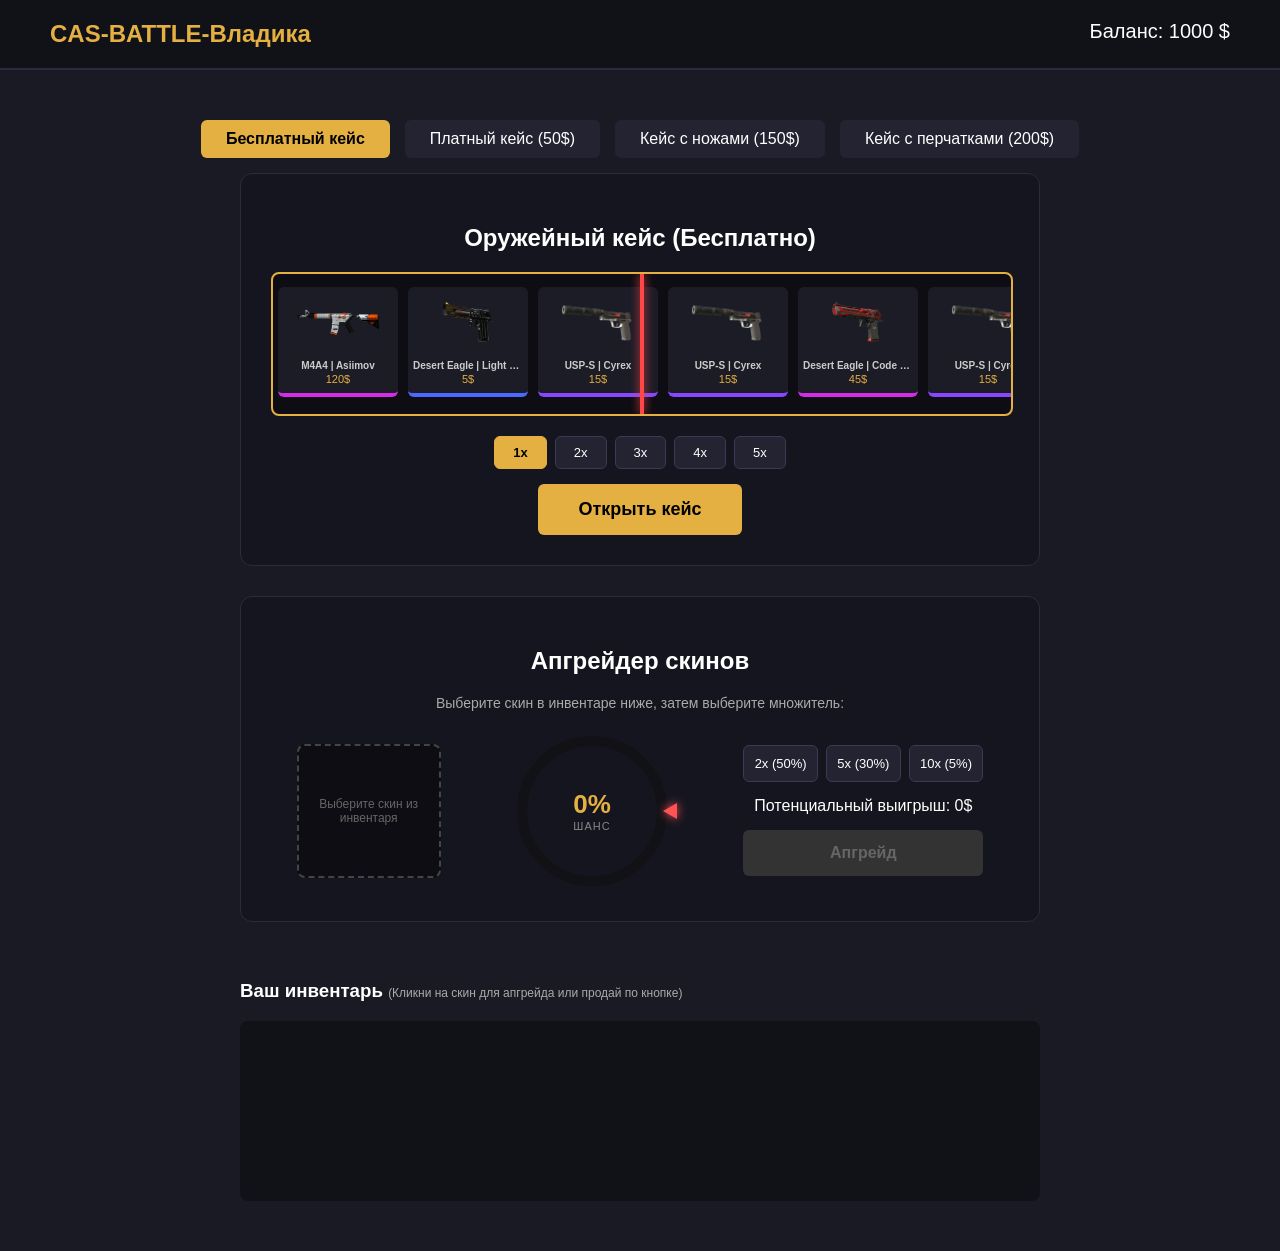
==== index.html @ e5f9d54e "Add files via upload" ====
<!DOCTYPE html>
<html lang="ru">
<head>
    <meta charset="UTF-8">
    <meta name="viewport" content="width=device-width, initial-scale=1.0">
    <title>Мой Симулятор Кейсов и Апгрейдер со Звуком</title>
    <link rel="stylesheet" href="style.css">
</head>
<body>

    <header>
        <div class="logo">CAS-BATTLE-Владика</div>
        <div class="balance">Баланс: <span id="balance-val">1000</span> $</div>
    </header>

    <main>
        <!-- Переключатель кейсов -->
        <div class="case-selector">
            <button class="case-tab active" id="btn-case-free">Бесплатный кейс</button>
            <button class="case-tab" id="btn-case-paid">Платный кейс (50$)</button>
            <button class="case-tab" id="btn-case-knives">Кейс с ножами (150$)</button>
            <button class="case-tab" id="btn-case-gloves">Кейс с перчатками (200$)</button>
        </div>

        <!-- Контейнер с крутящейся рулеткой -->
        <div class="case-container">
            <h2 id="case-title">Оружейный кейс (Бесплатно)</h2>
            <div class="roulette-wrapper">
                <div class="selector"></div> <!-- Красная линия по центру -->
                <div class="roulette" id="roulette"></div>
            </div>
            <div class="quantity-selector" id="quantity-selector">
                <button class="qty-btn active" data-qty="1">1x</button>
                <button class="qty-btn" data-qty="2">2x</button>
                <button class="qty-btn" data-qty="3">3x</button>
                <button class="qty-btn" data-qty="4">4x</button>
                <button class="qty-btn" data-qty="5">5x</button>
            </div>
            <button id="spin-btn">Открыть кейс</button>
        </div>

        <!-- Раздел Апгрейдера -->
        <div class="upgrade-container">
            <h2>Апгрейдер скинов</h2>
            <p class="upgrade-hint">Выберите скин в инвентаре ниже, затем выберите множитель:</p>
            
            <div class="upgrade-workspace">
                <!-- Слот для выбранного скина -->
                <div class="upgrade-slot" id="selected-skin-slot">
                    <div class="slot-placeholder">Выберите скин из инвентаря</div>
                </div>

                <!-- Колесо апгрейда -->
                <div class="upgrade-wheel-wrapper">
                    <svg class="progress-ring" width="160" height="160">
                        <circle class="progress-ring__background" stroke="#111116" stroke-width="10" fill="transparent" r="70" cx="80" cy="80"/>
                        <circle class="progress-ring__circle" id="upgrade-circle" stroke="#e5b042" stroke-width="10" fill="transparent" r="70" cx="80" cy="80"/>
                    </svg>
                    
                    <!-- Вращающийся контейнер стрелки -->
                    <div class="upgrade-pointer" id="upgrade-pointer">
                        <div class="pointer-arrow"></div>
                    </div>
                    
                    <div class="wheel-center">
                        <span id="chance-percent">0%</span>
                        <span class="chance-label">ШАНС</span>
                    </div>
                </div>

                <!-- Контроллеры -->
                <div class="upgrade-controls">
                    <div class="multiplier-selector">
                        <button class="mult-btn" data-mult="2" data-chance="50">2x (50%)</button>
                        <button class="mult-btn" data-mult="5" data-chance="30">5x (30%)</button>
                        <button class="mult-btn" data-mult="10" data-chance="5">10x (5%)</button>
                    </div>
                    <div class="target-potential">Потенциальный выигрыш: <span id="potential-win">0$</span></div>
                    <button id="upgrade-btn" disabled>Апгрейд</button>
                </div>
            </div>
        </div>

        <!-- Инвентарь игрока -->
        <div class="inventory">
            <h3>Ваш инвентарь <span style="font-size: 12px; color: #aaa; font-weight: normal;">(Кликни на скин для апгрейда или продай по кнопке)</span></h3>
            <div class="inventory-items" id="inventory"></div>
        </div>
    </main>

    <!-- МОДАЛЬНОЕ ОКНО ВЫИГРЫША -->
    <div class="win-modal" id="win-modal">
        <div class="win-modal-content">
            <h2 class="win-title">ПОЗДРАВЛЯЕМ!</h2>
            <div class="win-skin-container" id="win-skin-container"></div>
            <button class="close-modal-btn" id="close-modal-btn">Забрать в инвентарь</button>
        </div>
    </div>

    <!-- НОВОЕ: МОДАЛЬНОЕ ОКНО ПРОИГРЫША -->
    <div class="lose-modal" id="lose-modal">
        <div class="lose-modal-content">
            <h2 class="lose-title">УПС... НЕ ПОВЕЗЛО</h2>
            <div class="lose-icon">❌</div>
            <p class="lose-text">Повезет в следующий раз!</p>
            <button class="close-lose-btn" id="close-lose-btn">Попробовать еще раз</button>
        </div>
    </div>

    <script src="script.js"></script>
</body>
</html>
---- style.css ----
body {
    background-color: #1a1a24;
    color: #fff;
    font-family: 'Arial', sans-serif;
    margin: 0;
    padding: 0;
}
header {
    display: flex;
    justify-content: space-between;
    padding: 20px 50px;
    background: #111118;
    border-bottom: 2px solid #2b2b3c;
}
.logo { font-weight: bold; font-size: 24px; color: #e5b042; }
.balance { font-size: 20px; }
main {
    display: flex;
    flex-direction: column;
    align-items: center;
    padding: 50px 20px;
}
.case-selector {
    display: flex;
    gap: 15px;
    margin-bottom: 15px;
}
.case-tab {
    background: #232332;
    color: #fff;
    padding: 10px 25px;
    font-size: 16px;
    border-radius: 6px;
    border: none;
    cursor: pointer;
    transition: 0.2s;
}
.case-tab.active {
    background: #e5b042;
    color: #000;
    font-weight: bold;
}
.case-container {
    text-align: center;
    background: #15151f;
    padding: 30px;
    border-radius: 12px;
    border: 1px solid #2b2b3c;
    width: 100%;
    max-width: 800px;
    box-sizing: border-box;
}
.roulette-wrapper {
    position: relative;
    width: 100%;
    height: 140px;
    border: 2px solid #e5b042;
    background: #0d0d13;
    overflow: hidden;
    margin: 20px 0;
    border-radius: 8px;
}
.selector {
    position: absolute;
    left: 50%;
    top: 0;
    width: 4px;
    height: 100%;
    background: #ff4747;
    z-index: 10;
    box-shadow: 0 0 10px #ff4747;
    transform: translateX(-50%);
}
.roulette {
    display: flex;
    position: absolute;
    left: 0;
    top: 13px;
    transition: transform 4s cubic-bezier(0.1, 0.8, 0.1, 1);
    will-change: transform;
}
.skin-card {
    width: 120px;
    height: 110px;
    margin: 0 5px;
    display: flex;
    flex-direction: column;
    justify-content: space-between;
    align-items: center;
    border-radius: 6px;
    background: #1c1c27;
    padding: 8px 5px;
    box-sizing: border-box;
    flex-shrink: 0;
    position: relative;
}
.skin-img {
    width: 85px;
    height: 55px;
    object-fit: contain;
}
.skin-info { text-align: center; width: 100%; }
.skin-name { font-size: 10px; font-weight: bold; white-space: nowrap; overflow: hidden; text-overflow: ellipsis; color: #ccc; }
.skin-price { font-size: 11px; color: #e5b042; margin-top: 2px; }

.covert { border-bottom: 4px solid #eb4b4b; }
.classified { border-bottom: 4px solid #d32ce6; }
.restricted { border-bottom: 4px solid #8847ff; }
.mil-spec { border-bottom: 4px solid #4b69ff; }

/* КНОПКА ПРОДАЖИ В ИНВЕНТАРЕ */
.sell-btn {
    background: #ff4747;
    color: #fff;
    border: none;
    font-size: 9px;
    font-weight: bold;
    padding: 2px 6px;
    border-radius: 4px;
    cursor: pointer;
    margin-top: 4px;
    width: 90%;
    transition: 0.2s;
}
.sell-btn:hover { background: #ff2a2a; }

#spin-btn {
    background: #e5b042;
    color: #000;
    border: none;
    padding: 15px 40px;
    font-size: 18px;
    font-weight: bold;
    cursor: pointer;
    border-radius: 6px;
    transition: 0.2s;
}
#spin-btn:hover { background: #ffc446; }
#spin-btn:disabled { background: #444; color: #888; cursor: not-allowed; }

.quantity-selector { display: flex; gap: 8px; justify-content: center; margin-bottom: 15px; }
.qty-btn {
    background: #232332; color: #fff; border: 1px solid #3a3a52;
    padding: 8px 18px; border-radius: 6px; cursor: pointer; font-size: 13px; transition: 0.2s;
}
.qty-btn.active { background: #e5b042; color: #000; font-weight: bold; border-color: #e5b042; }
.qty-btn:disabled { opacity: 0.5; cursor: not-allowed; }

.inventory { margin-top: 40px; width: 100%; max-width: 800px; }
.inventory-items { display: flex; flex-wrap: wrap; gap: 10px; background: #111118; padding: 20px; border-radius: 8px; min-height: 140px; }
.inventory-items .skin-card { cursor: pointer; transition: 0.2s; height: 135px; }
.inventory-items .skin-card:hover { transform: translateY(-3px); }

/* АПГРЕЙДЕР */
.upgrade-container {
    text-align: center;
    background: #15151f;
    padding: 30px;
    border-radius: 12px;
    border: 1px solid #2b2b3c;
    width: 100%;
    max-width: 800px;
    margin-top: 30px;
    box-sizing: border-box;
}
.upgrade-hint { color: #aaa; font-size: 14px; margin-bottom: 20px; }
.upgrade-workspace { display: flex; justify-content: space-around; align-items: center; flex-wrap: wrap; gap: 20px; }
.upgrade-slot {
    width: 140px; height: 130px; border: 2px dashed #444; border-radius: 8px;
    display: flex; justify-content: center; align-items: center; background: #0d0d13;
}
.slot-placeholder { font-size: 12px; color: #666; padding: 10px; }
.upgrade-slot .skin-card { margin: 0; border-bottom: none; height: 110px; }

.upgrade-wheel-wrapper { width: 160px; height: 160px; position: relative; }
.progress-ring { transform: rotate(-90deg); }
.progress-ring__circle { transition: stroke-dashoffset 0.3s; transform-origin: 50% 50%; }
.wheel-center {
    position: absolute; top: 50%; left: 50%; transform: translate(-50%, -50%);
    display: flex; flex-direction: column; align-items: center; background: #15151f;
    width: 110px; height: 110px; border-radius: 50%; justify-content: center; z-index: 5;
}
#chance-percent { font-size: 26px; font-weight: bold; color: #e5b042; }
.chance-label { font-size: 11px; color: #888; letter-spacing: 1px; }

.upgrade-pointer { position: absolute; top: 0; left: 0; width: 100%; height: 100%; border-radius: 50%; pointer-events: none; z-index: 10; }
.pointer-arrow {
    position: absolute; right: -6px; top: 50%; transform: translateY(-50%) rotate(-90deg);
    width: 0; height: 0; border-left: 8px solid transparent; border-right: 8px solid transparent;
    border-bottom: 14px solid #ff5252; filter: drop-shadow(0 0 5px #ff5252);
}

.upgrade-controls { display: flex; flex-direction: column; gap: 15px; min-width: 240px; }
.multiplier-selector { display: flex; gap: 8px; }
.mult-btn {
    background: #232332; color: #fff; border: 1px solid #3a3a52;
    padding: 10px; border-radius: 6px; cursor: pointer; font-size: 13px; flex: 1; transition: 0.2s;
}
.mult-btn.active { background: #e5b042; color: #000; font-weight: bold; border-color: #e5b042; }
#upgrade-btn {
    background: #e5b042; color: #000; border: none; padding: 14px;
    font-size: 16px; font-weight: bold; cursor: pointer; border-radius: 6px; transition: 0.2s;
}
#upgrade-btn:disabled { background: #333; color: #666; cursor: not-allowed; }

/* МОДАЛЬНОЕ ОКНО ВЫИГРЫША */
.win-modal {
    position: fixed; top: 0; left: 0; width: 100%; height: 100%;
    background: rgba(6, 6, 9, 0.85); display: flex; justify-content: center; align-items: center;
    z-index: 100; opacity: 0; pointer-events: none; transition: opacity 0.4s ease;
}
.win-modal.active { opacity: 1; pointer-events: auto; }
.win-modal-content {
    background: radial-gradient(circle, #242538 0%, #111118 100%);
    padding: 40px; border-radius: 16px; border: 2px solid #e5b042; text-align: center;
    max-width: 400px; width: 90%; box-shadow: 0 0 40px rgba(229, 176, 66, 0.4);
    transform: scale(0.7); transition: transform 0.4s cubic-bezier(0.175, 0.885, 0.32, 1.25);
}
.win-modal.active .win-modal-content { transform: scale(1); }
.win-title { color: #e5b042; font-size: 26px; margin-bottom: 20px; letter-spacing: 2px; animation: pulse 1.5s infinite; }
.win-modal-content.wide { max-width: 580px; }
.win-skin-container { display: flex; justify-content: center; flex-wrap: wrap; gap: 12px; margin-bottom: 25px; }
.win-skin-container.multi .skin-card { width: 130px; height: 115px; padding: 10px; }
.win-skin-container.multi .skin-img { width: 90px; height: 55px; }
.win-skin-container.multi .skin-name { font-size: 10px; }
.win-skin-container.multi .skin-price { font-size: 12px; }
.win-skin-container .skin-card { width: 180px; height: 160px; padding: 15px; background: #1c1c27; border-radius: 12px; animation: popIn 0.5s ease forwards; }
.win-skin-container .skin-img { width: 140px; height: 80px; }
.win-skin-container .skin-name { font-size: 13px; margin-top: 8px; }
.win-skin-container .skin-price { font-size: 15px; font-weight: bold; color: #e5b042; }
.close-modal-btn { background: #e5b042; color: #000; border: none; padding: 12px 30px; font-size: 15px; font-weight: bold; border-radius: 6px; cursor: pointer; transition: 0.2s; }
.close-modal-btn:hover { background: #ffc446; box-shadow: 0 0 15px #e5b042; }

/* НОВОЕ: МОДАЛЬНОЕ ОКНО ПРОИГРЫША */
.lose-modal {
    position: fixed; top: 0; left: 0; width: 100%; height: 100%;
    background: rgba(14, 7, 7, 0.85); display: flex; justify-content: center; align-items: center;
    z-index: 100; opacity: 0; pointer-events: none; transition: opacity 0.4s ease;
}
.lose-modal.active { opacity: 1; pointer-events: auto; }
.lose-modal-content {
    background: radial-gradient(circle, #382424 0%, #181111 100%);
    padding: 40px; border-radius: 16px; border: 2px solid #ff4747; text-align: center;
    max-width: 400px; width: 90%; box-shadow: 0 0 40px rgba(255, 71, 71, 0.3);
    transform: scale(0.7); transition: transform 0.4s cubic-bezier(0.175, 0.885, 0.32, 1.25);
}
.lose-modal.active .lose-modal-content { transform: scale(1); }
.lose-title { color: #ff4747; font-size: 24px; margin-bottom: 15px; letter-spacing: 1px; }
.lose-icon { font-size: 50px; margin-bottom: 15px; animation: shake 0.5s ease-in-out; }
.lose-text { font-size: 18px; color: #eee; margin-bottom: 25px; font-style: italic; }
.close-lose-btn { background: #ff4747; color: #fff; border: none; padding: 12px 30px; font-size: 15px; font-weight: bold; border-radius: 6px; cursor: pointer; transition: 0.2s; }
.close-lose-btn:hover { background: #ff2a2a; box-shadow: 0 0 15px #ff4747; }

@keyframes popIn { 0% { transform: scale(0); opacity: 0; } 100% { transform: scale(1); opacity: 1; } }
@keyframes pulse { 0%, 100% { transform: scale(1); } 50% { transform: scale(1.04); } }
@keyframes shake {
    0%, 100% { transform: translateX(0); }
    20%, 60% { transform: translateX(-8px); }
    40%, 80% { transform: translateX(8px); }
}
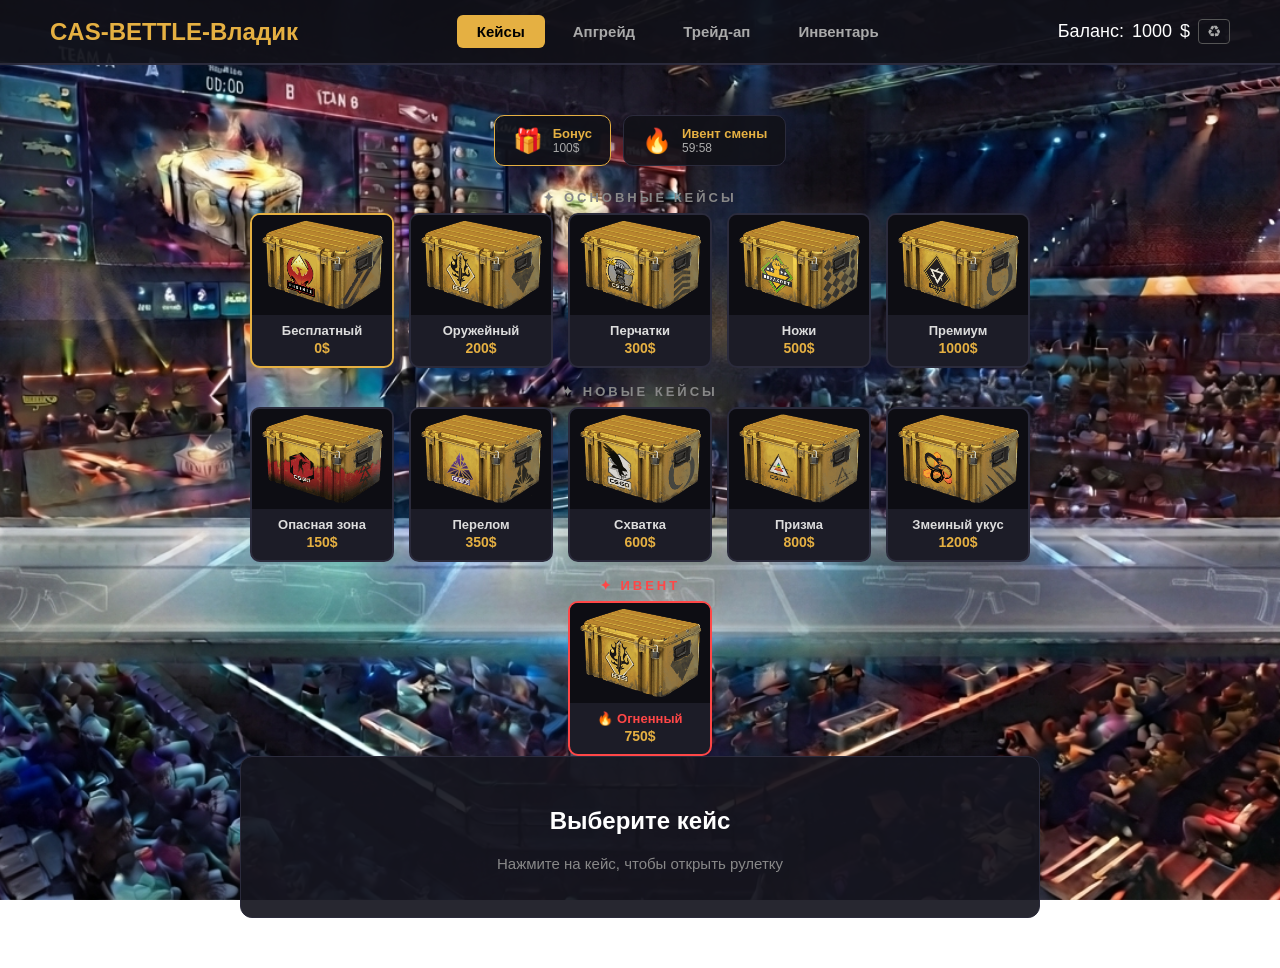
==== commit 5babafd2: "Add files via upload" ====
--- a/index.html
+++ b/index.html
@@ -1,112 +1,189 @@
-<!DOCTYPE html>
-<html lang="ru">
-<head>
-    <meta charset="UTF-8">
-    <meta name="viewport" content="width=device-width, initial-scale=1.0">
-    <title>Мой Симулятор Кейсов и Апгрейдер со Звуком</title>
-    <link rel="stylesheet" href="style.css">
-</head>
-<body>
-
-    <header>
-        <div class="logo">CAS-BATTLE-Владика</div>
-        <div class="balance">Баланс: <span id="balance-val">1000</span> $</div>
-    </header>
-
-    <main>
-        <!-- Переключатель кейсов -->
-        <div class="case-selector">
-            <button class="case-tab active" id="btn-case-free">Бесплатный кейс</button>
-            <button class="case-tab" id="btn-case-paid">Платный кейс (50$)</button>
-            <button class="case-tab" id="btn-case-knives">Кейс с ножами (150$)</button>
-            <button class="case-tab" id="btn-case-gloves">Кейс с перчатками (200$)</button>
-        </div>
-
-        <!-- Контейнер с крутящейся рулеткой -->
-        <div class="case-container">
-            <h2 id="case-title">Оружейный кейс (Бесплатно)</h2>
-            <div class="roulette-wrapper">
-                <div class="selector"></div> <!-- Красная линия по центру -->
-                <div class="roulette" id="roulette"></div>
-            </div>
-            <div class="quantity-selector" id="quantity-selector">
-                <button class="qty-btn active" data-qty="1">1x</button>
-                <button class="qty-btn" data-qty="2">2x</button>
-                <button class="qty-btn" data-qty="3">3x</button>
-                <button class="qty-btn" data-qty="4">4x</button>
-                <button class="qty-btn" data-qty="5">5x</button>
-            </div>
-            <button id="spin-btn">Открыть кейс</button>
-        </div>
-
-        <!-- Раздел Апгрейдера -->
-        <div class="upgrade-container">
-            <h2>Апгрейдер скинов</h2>
-            <p class="upgrade-hint">Выберите скин в инвентаре ниже, затем выберите множитель:</p>
-            
-            <div class="upgrade-workspace">
-                <!-- Слот для выбранного скина -->
-                <div class="upgrade-slot" id="selected-skin-slot">
-                    <div class="slot-placeholder">Выберите скин из инвентаря</div>
-                </div>
-
-                <!-- Колесо апгрейда -->
-                <div class="upgrade-wheel-wrapper">
-                    <svg class="progress-ring" width="160" height="160">
-                        <circle class="progress-ring__background" stroke="#111116" stroke-width="10" fill="transparent" r="70" cx="80" cy="80"/>
-                        <circle class="progress-ring__circle" id="upgrade-circle" stroke="#e5b042" stroke-width="10" fill="transparent" r="70" cx="80" cy="80"/>
-                    </svg>
-                    
-                    <!-- Вращающийся контейнер стрелки -->
-                    <div class="upgrade-pointer" id="upgrade-pointer">
-                        <div class="pointer-arrow"></div>
-                    </div>
-                    
-                    <div class="wheel-center">
-                        <span id="chance-percent">0%</span>
-                        <span class="chance-label">ШАНС</span>
-                    </div>
-                </div>
-
-                <!-- Контроллеры -->
-                <div class="upgrade-controls">
-                    <div class="multiplier-selector">
-                        <button class="mult-btn" data-mult="2" data-chance="50">2x (50%)</button>
-                        <button class="mult-btn" data-mult="5" data-chance="30">5x (30%)</button>
-                        <button class="mult-btn" data-mult="10" data-chance="5">10x (5%)</button>
-                    </div>
-                    <div class="target-potential">Потенциальный выигрыш: <span id="potential-win">0$</span></div>
-                    <button id="upgrade-btn" disabled>Апгрейд</button>
-                </div>
-            </div>
-        </div>
-
-        <!-- Инвентарь игрока -->
-        <div class="inventory">
-            <h3>Ваш инвентарь <span style="font-size: 12px; color: #aaa; font-weight: normal;">(Кликни на скин для апгрейда или продай по кнопке)</span></h3>
-            <div class="inventory-items" id="inventory"></div>
-        </div>
-    </main>
-
-    <!-- МОДАЛЬНОЕ ОКНО ВЫИГРЫША -->
-    <div class="win-modal" id="win-modal">
-        <div class="win-modal-content">
-            <h2 class="win-title">ПОЗДРАВЛЯЕМ!</h2>
-            <div class="win-skin-container" id="win-skin-container"></div>
-            <button class="close-modal-btn" id="close-modal-btn">Забрать в инвентарь</button>
-        </div>
-    </div>
-
-    <!-- НОВОЕ: МОДАЛЬНОЕ ОКНО ПРОИГРЫША -->
-    <div class="lose-modal" id="lose-modal">
-        <div class="lose-modal-content">
-            <h2 class="lose-title">УПС... НЕ ПОВЕЗЛО</h2>
-            <div class="lose-icon">❌</div>
-            <p class="lose-text">Повезет в следующий раз!</p>
-            <button class="close-lose-btn" id="close-lose-btn">Попробовать еще раз</button>
-        </div>
-    </div>
-
-    <script src="script.js"></script>
-</body>
-</html>+<!DOCTYPE html>
+<html lang="ru">
+<head>
+    <meta charset="UTF-8">
+    <meta name="viewport" content="width=device-width, initial-scale=1.0">
+    <title>CAS-BETTLE-Владик | Кейсы</title>
+    <link rel="stylesheet" href="style.css">
+</head>
+<body>
+    <header>
+        <div class="logo">CAS-BETTLE-Владик</div>
+        <nav class="nav-links">
+            <a href="index.html" class="nav-link active">Кейсы</a>
+            <a href="upgrade.html" class="nav-link">Апгрейд</a>
+            <a href="tradeup.html" class="nav-link">Трейд-ап</a>
+            <a href="inventory.html" class="nav-link">Инвентарь</a>
+        </nav>
+        <div class="balance">Баланс: <span id="balance-val">1000</span> $ <button class="reset-btn" onclick="resetAccount()">♻</button></div>
+    </header>
+
+    <main>
+        <div class="bonus-row">
+            <div class="bonus-card daily-card" id="daily-card" onclick="clickDaily()">
+                <div class="bonus-icon">🎁</div>
+                <div class="bonus-info">
+                    <div class="bonus-title">Бонус</div>
+                    <div class="bonus-sub" id="daily-status">100$</div>
+                </div>
+            </div>
+            <div class="bonus-card event-card" id="event-card">
+                <div class="bonus-icon">🔥</div>
+                <div class="bonus-info">
+                    <div class="bonus-title">Ивент смены</div>
+                    <div class="bonus-sub" id="event-timer">—</div>
+                </div>
+            </div>
+        </div>
+
+        <div class="case-section-label">✦ ОСНОВНЫЕ КЕЙСЫ</div>
+        <div class="case-selector row-original">
+            <div class="case-card active" data-case="free">
+                <div class="case-card-img" style="background-image:url('images/case_phoenix.png')"></div>
+                <div class="case-card-info">
+                    <div class="case-card-name">Бесплатный</div>
+                    <div class="case-card-price">0$</div>
+                </div>
+            </div>
+            <div class="case-card" data-case="case200">
+                <div class="case-card-img" style="background-image:url('images/case_spectrum.png')"></div>
+                <div class="case-card-info">
+                    <div class="case-card-name">Оружейный</div>
+                    <div class="case-card-price">200$</div>
+                </div>
+            </div>
+            <div class="case-card" data-case="case300">
+                <div class="case-card-img" style="background-image:url('images/case_glove.png')"></div>
+                <div class="case-card-info">
+                    <div class="case-card-name">Перчатки</div>
+                    <div class="case-card-price">300$</div>
+                </div>
+            </div>
+            <div class="case-card" data-case="case500">
+                <div class="case-card-img" style="background-image:url('images/case_breakout.png')"></div>
+                <div class="case-card-info">
+                    <div class="case-card-name">Ножи</div>
+                    <div class="case-card-price">500$</div>
+                </div>
+            </div>
+            <div class="case-card" data-case="premium">
+                <div class="case-card-img" style="background-image:url('images/case_revolution.png')"></div>
+                <div class="case-card-info">
+                    <div class="case-card-name">Премиум</div>
+                    <div class="case-card-price">1000$</div>
+                </div>
+            </div>
+        </div>
+
+        <div class="case-section-label">✦ НОВЫЕ КЕЙСЫ</div>
+        <div class="case-selector row-new">
+            <div class="case-card" data-case="case150">
+                <div class="case-card-img" style="background-image:url('images/case_dangerzone.png')"></div>
+                <div class="case-card-info">
+                    <div class="case-card-name">Опасная зона</div>
+                    <div class="case-card-price">150$</div>
+                </div>
+            </div>
+            <div class="case-card" data-case="case350">
+                <div class="case-card-img" style="background-image:url('images/case_fracture.png')"></div>
+                <div class="case-card-info">
+                    <div class="case-card-name">Перелом</div>
+                    <div class="case-card-price">350$</div>
+                </div>
+            </div>
+            <div class="case-card" data-case="case600">
+                <div class="case-card-img" style="background-image:url('images/case_clutch.png')"></div>
+                <div class="case-card-info">
+                    <div class="case-card-name">Схватка</div>
+                    <div class="case-card-price">600$</div>
+                </div>
+            </div>
+            <div class="case-card" data-case="case800">
+                <div class="case-card-img" style="background-image:url('images/case_prisma.png')"></div>
+                <div class="case-card-info">
+                    <div class="case-card-name">Призма</div>
+                    <div class="case-card-price">800$</div>
+                </div>
+            </div>
+            <div class="case-card" data-case="case1200">
+                <div class="case-card-img" style="background-image:url('images/case_snakebite.png')"></div>
+                <div class="case-card-info">
+                    <div class="case-card-name">Змеиный укус</div>
+                    <div class="case-card-price">1200$</div>
+                </div>
+            </div>
+        </div>
+
+        <div class="case-section-label event-section-label">✦ ИВЕНТ</div>
+        <div class="case-selector row-event">
+            <div class="case-card event-case-card" data-case="event" id="event-case-card" style="display:none">
+                <div class="case-card-img" style="background-image:url('images/case_spectrum.png')"></div>
+                <div class="case-card-info">
+                    <div class="case-card-name event-case-label">🔥 Ивент</div>
+                    <div class="case-card-price" id="event-case-price">750$</div>
+                </div>
+            </div>
+        </div>
+
+        <div class="case-container">
+            <h2 id="case-title">Выберите кейс</h2>
+            <p class="case-hint">Нажмите на кейс, чтобы открыть рулетку</p>
+        </div>
+    </main>
+
+    <div class="case-modal" id="case-modal">
+        <div class="case-modal-content">
+            <div class="case-modal-header">
+                <h2 id="modal-case-title">Кейс</h2>
+                <button class="modal-close" id="modal-close">&times;</button>
+            </div>
+            <div class="modal-body">
+                <div class="modal-quantity">
+                    <span class="qty-label">Количество:</span>
+                    <div class="qty-btns">
+                        <button class="qty-btn active" data-qty="1">1</button>
+                        <button class="qty-btn" data-qty="2">2</button>
+                        <button class="qty-btn" data-qty="3">3</button>
+                        <button class="qty-btn" data-qty="4">4</button>
+                        <button class="qty-btn" data-qty="5">5</button>
+                    </div>
+                </div>
+                <div class="modal-roulettes" id="modal-roulettes"></div>
+                <div class="case-contents" id="case-contents">
+                    <div class="contents-title">Содержимое кейса:</div>
+                    <div class="contents-grid" id="contents-grid"></div>
+                </div>
+                <div class="modal-footer">
+                    <span class="modal-cost" id="modal-cost">Стоимость: 0$</span>
+                    <button class="modal-spin-btn" id="modal-spin-btn">Открыть</button>
+                </div>
+            </div>
+        </div>
+    </div>
+
+    <div class="win-modal" id="win-modal">
+        <div class="win-modal-content">
+            <h2 class="win-title">ПОЗДРАВЛЯЕМ!</h2>
+            <div class="win-skin-container" id="win-skin-container"></div>
+            <div class="win-total" id="win-total"></div>
+            <div class="win-actions">
+                <span class="win-sum" id="win-sum">0$</span>
+                <button class="sell-all-btn" id="sell-all-btn">Продать все</button>
+                <button class="close-modal-btn" id="close-modal-btn">Забрать в инвентарь</button>
+            </div>
+        </div>
+    </div>
+
+    <div class="lose-modal" id="lose-modal">
+        <div class="lose-modal-content">
+            <h2 class="lose-title">УПС... НЕ ПОВЕЗЛО</h2>
+            <div class="lose-icon">❌</div>
+            <p class="lose-text">Повезет в следующий раз!</p>
+            <button class="close-lose-btn" id="close-lose-btn">Попробовать еще раз</button>
+        </div>
+    </div>
+
+    <script src="script.js"></script>
+    <script src="cases.js"></script>
+</body>
+</html>
--- a/style.css
+++ b/style.css
@@ -1,260 +1,521 @@
-body {
-    background-color: #1a1a24;
-    color: #fff;
-    font-family: 'Arial', sans-serif;
-    margin: 0;
-    padding: 0;
-}
-header {
-    display: flex;
-    justify-content: space-between;
-    padding: 20px 50px;
-    background: #111118;
-    border-bottom: 2px solid #2b2b3c;
-}
-.logo { font-weight: bold; font-size: 24px; color: #e5b042; }
-.balance { font-size: 20px; }
-main {
-    display: flex;
-    flex-direction: column;
-    align-items: center;
-    padding: 50px 20px;
-}
-.case-selector {
-    display: flex;
-    gap: 15px;
-    margin-bottom: 15px;
-}
-.case-tab {
-    background: #232332;
-    color: #fff;
-    padding: 10px 25px;
-    font-size: 16px;
-    border-radius: 6px;
-    border: none;
-    cursor: pointer;
-    transition: 0.2s;
-}
-.case-tab.active {
-    background: #e5b042;
-    color: #000;
-    font-weight: bold;
-}
-.case-container {
-    text-align: center;
-    background: #15151f;
-    padding: 30px;
-    border-radius: 12px;
-    border: 1px solid #2b2b3c;
-    width: 100%;
-    max-width: 800px;
-    box-sizing: border-box;
-}
-.roulette-wrapper {
-    position: relative;
-    width: 100%;
-    height: 140px;
-    border: 2px solid #e5b042;
-    background: #0d0d13;
-    overflow: hidden;
-    margin: 20px 0;
-    border-radius: 8px;
-}
-.selector {
-    position: absolute;
-    left: 50%;
-    top: 0;
-    width: 4px;
-    height: 100%;
-    background: #ff4747;
-    z-index: 10;
-    box-shadow: 0 0 10px #ff4747;
-    transform: translateX(-50%);
-}
-.roulette {
-    display: flex;
-    position: absolute;
-    left: 0;
-    top: 13px;
-    transition: transform 4s cubic-bezier(0.1, 0.8, 0.1, 1);
-    will-change: transform;
-}
-.skin-card {
-    width: 120px;
-    height: 110px;
-    margin: 0 5px;
-    display: flex;
-    flex-direction: column;
-    justify-content: space-between;
-    align-items: center;
-    border-radius: 6px;
-    background: #1c1c27;
-    padding: 8px 5px;
-    box-sizing: border-box;
-    flex-shrink: 0;
-    position: relative;
-}
-.skin-img {
-    width: 85px;
-    height: 55px;
-    object-fit: contain;
-}
-.skin-info { text-align: center; width: 100%; }
-.skin-name { font-size: 10px; font-weight: bold; white-space: nowrap; overflow: hidden; text-overflow: ellipsis; color: #ccc; }
-.skin-price { font-size: 11px; color: #e5b042; margin-top: 2px; }
-
-.covert { border-bottom: 4px solid #eb4b4b; }
-.classified { border-bottom: 4px solid #d32ce6; }
-.restricted { border-bottom: 4px solid #8847ff; }
-.mil-spec { border-bottom: 4px solid #4b69ff; }
-
-/* КНОПКА ПРОДАЖИ В ИНВЕНТАРЕ */
-.sell-btn {
-    background: #ff4747;
-    color: #fff;
-    border: none;
-    font-size: 9px;
-    font-weight: bold;
-    padding: 2px 6px;
-    border-radius: 4px;
-    cursor: pointer;
-    margin-top: 4px;
-    width: 90%;
-    transition: 0.2s;
-}
-.sell-btn:hover { background: #ff2a2a; }
-
-#spin-btn {
-    background: #e5b042;
-    color: #000;
-    border: none;
-    padding: 15px 40px;
-    font-size: 18px;
-    font-weight: bold;
-    cursor: pointer;
-    border-radius: 6px;
-    transition: 0.2s;
-}
-#spin-btn:hover { background: #ffc446; }
-#spin-btn:disabled { background: #444; color: #888; cursor: not-allowed; }
-
-.quantity-selector { display: flex; gap: 8px; justify-content: center; margin-bottom: 15px; }
-.qty-btn {
-    background: #232332; color: #fff; border: 1px solid #3a3a52;
-    padding: 8px 18px; border-radius: 6px; cursor: pointer; font-size: 13px; transition: 0.2s;
-}
-.qty-btn.active { background: #e5b042; color: #000; font-weight: bold; border-color: #e5b042; }
-.qty-btn:disabled { opacity: 0.5; cursor: not-allowed; }
-
-.inventory { margin-top: 40px; width: 100%; max-width: 800px; }
-.inventory-items { display: flex; flex-wrap: wrap; gap: 10px; background: #111118; padding: 20px; border-radius: 8px; min-height: 140px; }
-.inventory-items .skin-card { cursor: pointer; transition: 0.2s; height: 135px; }
-.inventory-items .skin-card:hover { transform: translateY(-3px); }
-
-/* АПГРЕЙДЕР */
-.upgrade-container {
-    text-align: center;
-    background: #15151f;
-    padding: 30px;
-    border-radius: 12px;
-    border: 1px solid #2b2b3c;
-    width: 100%;
-    max-width: 800px;
-    margin-top: 30px;
-    box-sizing: border-box;
-}
-.upgrade-hint { color: #aaa; font-size: 14px; margin-bottom: 20px; }
-.upgrade-workspace { display: flex; justify-content: space-around; align-items: center; flex-wrap: wrap; gap: 20px; }
-.upgrade-slot {
-    width: 140px; height: 130px; border: 2px dashed #444; border-radius: 8px;
-    display: flex; justify-content: center; align-items: center; background: #0d0d13;
-}
-.slot-placeholder { font-size: 12px; color: #666; padding: 10px; }
-.upgrade-slot .skin-card { margin: 0; border-bottom: none; height: 110px; }
-
-.upgrade-wheel-wrapper { width: 160px; height: 160px; position: relative; }
-.progress-ring { transform: rotate(-90deg); }
-.progress-ring__circle { transition: stroke-dashoffset 0.3s; transform-origin: 50% 50%; }
-.wheel-center {
-    position: absolute; top: 50%; left: 50%; transform: translate(-50%, -50%);
-    display: flex; flex-direction: column; align-items: center; background: #15151f;
-    width: 110px; height: 110px; border-radius: 50%; justify-content: center; z-index: 5;
-}
-#chance-percent { font-size: 26px; font-weight: bold; color: #e5b042; }
-.chance-label { font-size: 11px; color: #888; letter-spacing: 1px; }
-
-.upgrade-pointer { position: absolute; top: 0; left: 0; width: 100%; height: 100%; border-radius: 50%; pointer-events: none; z-index: 10; }
-.pointer-arrow {
-    position: absolute; right: -6px; top: 50%; transform: translateY(-50%) rotate(-90deg);
-    width: 0; height: 0; border-left: 8px solid transparent; border-right: 8px solid transparent;
-    border-bottom: 14px solid #ff5252; filter: drop-shadow(0 0 5px #ff5252);
-}
-
-.upgrade-controls { display: flex; flex-direction: column; gap: 15px; min-width: 240px; }
-.multiplier-selector { display: flex; gap: 8px; }
-.mult-btn {
-    background: #232332; color: #fff; border: 1px solid #3a3a52;
-    padding: 10px; border-radius: 6px; cursor: pointer; font-size: 13px; flex: 1; transition: 0.2s;
-}
-.mult-btn.active { background: #e5b042; color: #000; font-weight: bold; border-color: #e5b042; }
-#upgrade-btn {
-    background: #e5b042; color: #000; border: none; padding: 14px;
-    font-size: 16px; font-weight: bold; cursor: pointer; border-radius: 6px; transition: 0.2s;
-}
-#upgrade-btn:disabled { background: #333; color: #666; cursor: not-allowed; }
-
-/* МОДАЛЬНОЕ ОКНО ВЫИГРЫША */
-.win-modal {
-    position: fixed; top: 0; left: 0; width: 100%; height: 100%;
-    background: rgba(6, 6, 9, 0.85); display: flex; justify-content: center; align-items: center;
-    z-index: 100; opacity: 0; pointer-events: none; transition: opacity 0.4s ease;
-}
-.win-modal.active { opacity: 1; pointer-events: auto; }
-.win-modal-content {
-    background: radial-gradient(circle, #242538 0%, #111118 100%);
-    padding: 40px; border-radius: 16px; border: 2px solid #e5b042; text-align: center;
-    max-width: 400px; width: 90%; box-shadow: 0 0 40px rgba(229, 176, 66, 0.4);
-    transform: scale(0.7); transition: transform 0.4s cubic-bezier(0.175, 0.885, 0.32, 1.25);
-}
-.win-modal.active .win-modal-content { transform: scale(1); }
-.win-title { color: #e5b042; font-size: 26px; margin-bottom: 20px; letter-spacing: 2px; animation: pulse 1.5s infinite; }
-.win-modal-content.wide { max-width: 580px; }
-.win-skin-container { display: flex; justify-content: center; flex-wrap: wrap; gap: 12px; margin-bottom: 25px; }
-.win-skin-container.multi .skin-card { width: 130px; height: 115px; padding: 10px; }
-.win-skin-container.multi .skin-img { width: 90px; height: 55px; }
-.win-skin-container.multi .skin-name { font-size: 10px; }
-.win-skin-container.multi .skin-price { font-size: 12px; }
-.win-skin-container .skin-card { width: 180px; height: 160px; padding: 15px; background: #1c1c27; border-radius: 12px; animation: popIn 0.5s ease forwards; }
-.win-skin-container .skin-img { width: 140px; height: 80px; }
-.win-skin-container .skin-name { font-size: 13px; margin-top: 8px; }
-.win-skin-container .skin-price { font-size: 15px; font-weight: bold; color: #e5b042; }
-.close-modal-btn { background: #e5b042; color: #000; border: none; padding: 12px 30px; font-size: 15px; font-weight: bold; border-radius: 6px; cursor: pointer; transition: 0.2s; }
-.close-modal-btn:hover { background: #ffc446; box-shadow: 0 0 15px #e5b042; }
-
-/* НОВОЕ: МОДАЛЬНОЕ ОКНО ПРОИГРЫША */
-.lose-modal {
-    position: fixed; top: 0; left: 0; width: 100%; height: 100%;
-    background: rgba(14, 7, 7, 0.85); display: flex; justify-content: center; align-items: center;
-    z-index: 100; opacity: 0; pointer-events: none; transition: opacity 0.4s ease;
-}
-.lose-modal.active { opacity: 1; pointer-events: auto; }
-.lose-modal-content {
-    background: radial-gradient(circle, #382424 0%, #181111 100%);
-    padding: 40px; border-radius: 16px; border: 2px solid #ff4747; text-align: center;
-    max-width: 400px; width: 90%; box-shadow: 0 0 40px rgba(255, 71, 71, 0.3);
-    transform: scale(0.7); transition: transform 0.4s cubic-bezier(0.175, 0.885, 0.32, 1.25);
-}
-.lose-modal.active .lose-modal-content { transform: scale(1); }
-.lose-title { color: #ff4747; font-size: 24px; margin-bottom: 15px; letter-spacing: 1px; }
-.lose-icon { font-size: 50px; margin-bottom: 15px; animation: shake 0.5s ease-in-out; }
-.lose-text { font-size: 18px; color: #eee; margin-bottom: 25px; font-style: italic; }
-.close-lose-btn { background: #ff4747; color: #fff; border: none; padding: 12px 30px; font-size: 15px; font-weight: bold; border-radius: 6px; cursor: pointer; transition: 0.2s; }
-.close-lose-btn:hover { background: #ff2a2a; box-shadow: 0 0 15px #ff4747; }
-
-@keyframes popIn { 0% { transform: scale(0); opacity: 0; } 100% { transform: scale(1); opacity: 1; } }
-@keyframes pulse { 0%, 100% { transform: scale(1); } 50% { transform: scale(1.04); } }
-@keyframes shake {
-    0%, 100% { transform: translateX(0); }
-    20%, 60% { transform: translateX(-8px); }
-    40%, 80% { transform: translateX(8px); }
-}+body {
+    background: url('images/fon1.png') center/cover fixed no-repeat;
+    color: #fff;
+    font-family: 'Arial', sans-serif;
+    margin: 0;
+    padding: 0;
+    min-height: 100vh;
+}
+header {
+    display: flex;
+    justify-content: space-between;
+    align-items: center;
+    padding: 15px 50px;
+    background: rgba(17,17,24,0.92);
+    border-bottom: 2px solid #2b2b3c;
+    gap: 20px;
+}
+.logo { font-weight: bold; font-size: 24px; color: #e5b042; white-space: nowrap; }
+.balance { font-size: 18px; white-space: nowrap; display: flex; align-items: center; gap: 8px; }
+.reset-btn { background: none; border: 1px solid #555; color: #aaa; font-size: 16px; cursor: pointer; border-radius: 4px; padding: 2px 8px; transition: 0.2s; }
+.reset-btn:hover { background: #ff4747; color: #fff; border-color: #ff4747; }
+
+.nav-links {
+    display: flex;
+    gap: 8px;
+    flex: 1;
+    justify-content: center;
+}
+.nav-link {
+    color: #aaa;
+    text-decoration: none;
+    padding: 8px 20px;
+    border-radius: 6px;
+    font-size: 15px;
+    font-weight: bold;
+    transition: 0.2s;
+}
+.nav-link:hover { color: #fff; background: #232332; }
+.nav-link.active { color: #000; background: #e5b042; }
+
+main {
+    display: flex;
+    flex-direction: column;
+    align-items: center;
+    padding: 50px 20px;
+}
+.case-selector {
+    display: flex;
+    gap: 15px;
+    margin-bottom: 15px;
+    flex-wrap: wrap;
+    justify-content: center;
+}
+.case-card {
+    width: 140px;
+    background: #1c1c27;
+    border: 2px solid #2b2b3c;
+    border-radius: 10px;
+    cursor: pointer;
+    overflow: hidden;
+    transition: 0.25s;
+}
+.case-card:hover {
+    border-color: #555;
+    transform: translateY(-3px);
+    box-shadow: 0 6px 20px rgba(0,0,0,0.4);
+}
+.case-card.active {
+    border-color: #e5b042;
+    box-shadow: 0 0 20px rgba(229,176,66,0.3);
+}
+.case-card-img {
+    width: 100%;
+    height: 100px;
+    background-size: contain;
+    background-repeat: no-repeat;
+    background-position: center;
+    background-color: #0d0d13;
+}
+.case-card-info {
+    padding: 8px 10px 10px;
+    text-align: center;
+}
+.case-card-name {
+    font-size: 13px;
+    font-weight: bold;
+    color: #ddd;
+}
+.case-card-price {
+    font-size: 14px;
+    font-weight: bold;
+    color: #e5b042;
+    margin-top: 2px;
+}
+.case-container {
+    text-align: center;
+    background: rgba(21,21,31,0.92);
+    padding: 30px;
+    border-radius: 12px;
+    border: 1px solid #2b2b3c;
+    width: 100%;
+    max-width: 800px;
+    box-sizing: border-box;
+}
+.case-hint { color: #888; font-size: 15px; margin-top: 10px; }
+/* МОДАЛКА КЕЙСА */
+.case-modal {
+    position: fixed; top: 0; left: 0; width: 100%; height: 100%;
+    background: rgba(6, 6, 9, 0.88); display: flex; justify-content: center; align-items: center;
+    z-index: 100; opacity: 0; pointer-events: none; transition: opacity 0.3s ease;
+}
+.case-modal.active { opacity: 1; pointer-events: auto; }
+.case-modal-content {
+    background: rgba(21,21,31,0.96); border-radius: 14px; border: 2px solid #2b2b3c;
+    max-width: 750px; width: 92%; box-shadow: 0 0 50px rgba(0,0,0,0.6);
+    transform: scale(0.85); transition: transform 0.3s cubic-bezier(0.175, 0.885, 0.32, 1.25);
+}
+.case-modal.active .case-modal-content { transform: scale(1); }
+.case-modal-header {
+    display: flex; justify-content: space-between; align-items: center;
+    padding: 18px 24px; border-bottom: 1px solid #2b2b3c;
+}
+.case-modal-header h2 { margin: 0; font-size: 20px; color: #e5b042; }
+.modal-close {
+    background: none; border: none; color: #888; font-size: 28px;
+    cursor: pointer; line-height: 1; padding: 0 4px; transition: 0.2s;
+}
+.modal-close:hover { color: #fff; }
+.modal-body { padding: 20px 24px 24px; }
+.modal-quantity {
+    display: flex; align-items: center; gap: 12px; margin-bottom: 16px;
+}
+.qty-label { font-size: 14px; color: #aaa; white-space: nowrap; }
+.qty-btns { display: flex; gap: 6px; }
+.qty-btn {
+    width: 40px; height: 36px; background: #232332; color: #fff;
+    border: 1px solid #3a3a52; border-radius: 6px; cursor: pointer;
+    font-size: 15px; font-weight: bold; transition: 0.2s;
+}
+.qty-btn:hover { background: #2e2e42; }
+.qty-btn.active { background: #e5b042; color: #000; border-color: #e5b042; }
+.case-contents {
+    background: #0d0d13; border-radius: 8px; padding: 12px; border: 1px solid #2b2b3c; margin-top: 10px;
+}
+.contents-title { font-size: 13px; color: #e5b042; font-weight: bold; margin-bottom: 10px; letter-spacing: 0.5px; }
+.contents-grid {
+    display: flex; flex-wrap: wrap; gap: 8px; max-height: 200px; overflow-y: auto;
+    scrollbar-width: thin; scrollbar-color: #2b2b3c transparent;
+}
+.contents-item {
+    display: flex; flex-direction: column; align-items: center; gap: 3px;
+    background: #15151f; border-radius: 8px; padding: 8px 6px 6px;
+    width: calc(20% - 7px); min-width: 110px; flex: 0 0 auto;
+    border: 1px solid #2b2b3c; border-bottom: 3px solid var(--c-rarity, #4b69ff);
+    transition: 0.2s;
+}
+.contents-item:hover { background: #1c1c2a; border-color: #3a3a52; }
+.contents-item[data-rarity="covert"] { --c-rarity: #eb4b4b; }
+.contents-item[data-rarity="classified"] { --c-rarity: #d32ce6; }
+.contents-item[data-rarity="restricted"] { --c-rarity: #8847ff; }
+.contents-item[data-rarity="mil-spec"] { --c-rarity: #4b69ff; }
+.contents-item .ci-img { width: 50px; height: 35px; object-fit: contain; }
+.contents-item .ci-name { font-size: 9px; color: #ccc; text-align: center; line-height: 1.2; width: 100%; overflow: hidden; text-overflow: ellipsis; white-space: nowrap; }
+.contents-item .ci-price { font-size: 11px; font-weight: bold; color: #e5b042; }
+.contents-item .ci-chance { font-size: 9px; color: #666; margin-top: 1px; }
+
+.modal-roulettes {
+    display: flex; flex-direction: column; gap: 6px; margin-bottom: 16px;
+}
+.modal-roulette-item {
+    position: relative; width: 100%; height: 90px;
+    border: 2px solid #e5b042; background: #0d0d13;
+    overflow: hidden; border-radius: 8px;
+}
+.modal-roulette-item .selector {
+    position: absolute; left: 50%; top: 0; width: 4px; height: 100%;
+    background: #ff4747; z-index: 10; box-shadow: 0 0 10px #ff4747;
+    transform: translateX(-50%);
+}
+.modal-roulette-item .roulette {
+    display: flex; position: absolute; left: 0; top: 8px;
+    transition: transform 4s cubic-bezier(0.1, 0.8, 0.1, 1); will-change: transform;
+}
+.modal-roulette-item .skin-card {
+    width: 90px; height: 70px; margin: 0 3px; padding: 4px 3px;
+}
+.modal-roulette-item .skin-card .skin-img { width: 60px; height: 35px; }
+.modal-roulette-item .skin-card .skin-name { font-size: 8px; }
+.modal-roulette-item .skin-card .skin-price { font-size: 9px; }
+.modal-footer {
+    display: flex; justify-content: space-between; align-items: center; gap: 16px;
+}
+.modal-cost { font-size: 16px; font-weight: bold; color: #e5b042; }
+.modal-spin-btn {
+    background: #e5b042; color: #000; border: none; padding: 12px 36px;
+    font-size: 16px; font-weight: bold; cursor: pointer; border-radius: 6px; transition: 0.2s;
+}
+.modal-spin-btn:hover { background: #ffc446; }
+.modal-spin-btn:disabled { background: #444; color: #888; cursor: not-allowed; }
+.win-qty {
+    font-size: 28px; font-weight: bold; color: #e5b042; text-align: center; margin-top: 8px;
+}
+
+/* СТРЕЛКА АПГРЕЙДА */
+.upgrade-arrow {
+    font-size: 32px; color: #e5b042; font-weight: bold; user-select: none;
+}
+.skin-card {
+    width: 120px;
+    height: 110px;
+    margin: 0 5px;
+    display: flex;
+    flex-direction: column;
+    justify-content: space-between;
+    align-items: center;
+    border-radius: 6px;
+    background: #1c1c27;
+    padding: 8px 5px;
+    box-sizing: border-box;
+    flex-shrink: 0;
+    position: relative;
+    overflow: visible;
+}
+.skin-img {
+    width: 85px;
+    height: 55px;
+    object-fit: contain;
+}
+.skin-info { text-align: center; width: 100%; }
+.skin-name { font-size: 10px; font-weight: bold; white-space: nowrap; overflow: hidden; text-overflow: ellipsis; color: #ccc; }
+.skin-price { font-size: 11px; color: #e5b042; margin-top: 2px; }
+
+.covert { border-bottom: 4px solid #eb4b4b; }
+.classified { border-bottom: 4px solid #d32ce6; }
+.restricted { border-bottom: 4px solid #8847ff; }
+.mil-spec { border-bottom: 4px solid #4b69ff; }
+
+.sell-btn {
+    background: #ff4747;
+    color: #fff;
+    border: none;
+    font-size: 9px;
+    font-weight: bold;
+    padding: 2px 6px;
+    border-radius: 4px;
+    cursor: pointer;
+    margin-top: 4px;
+    width: 90%;
+    transition: 0.2s;
+}
+.sell-btn:hover { background: #ff2a2a; }
+
+#spin-btn {
+    background: #e5b042;
+    color: #000;
+    border: none;
+    padding: 15px 40px;
+    font-size: 18px;
+    font-weight: bold;
+    cursor: pointer;
+    border-radius: 6px;
+    transition: 0.2s;
+}
+#spin-btn:hover { background: #ffc446; }
+#spin-btn:disabled { background: #444; color: #888; cursor: not-allowed; }
+
+.inventory { margin-top: 40px; width: 100%; max-width: 800px; }
+.inventory-items {
+    display: flex;
+    flex-wrap: wrap;
+    gap: 10px;
+    background: #111118;
+    padding: 20px;
+    border-radius: 8px;
+    min-height: 140px;
+    justify-content: flex-start;
+}
+.inventory-items .skin-card { cursor: pointer; transition: 0.2s; height: 135px; }
+.inventory-items .skin-card:hover { transform: translateY(-3px); }
+.inventory-items .skin-card.selected-skin {
+    outline: 3px solid #e5b042;
+    outline-offset: 2px;
+}
+.inventory-empty {
+    width: 100%;
+    text-align: center;
+    color: #666;
+    padding: 40px 0;
+    font-size: 16px;
+}
+.inventory-empty a { color: #e5b042; }
+
+/* АПГРЕЙДЕР */
+.upgrade-container {
+    text-align: center;
+    background: #15151f;
+    padding: 30px;
+    border-radius: 12px;
+    border: 1px solid #2b2b3c;
+    width: 100%;
+    max-width: 800px;
+    box-sizing: border-box;
+}
+.upgrade-hint { color: #aaa; font-size: 14px; margin-bottom: 20px; }
+.upgrade-workspace { display: flex; justify-content: space-around; align-items: center; flex-wrap: wrap; gap: 20px; }
+.upgrade-slot {
+    width: 140px; height: 130px; border: 2px dashed #444; border-radius: 8px;
+    display: flex; justify-content: center; align-items: center; background: #0d0d13;
+}
+.slot-placeholder { font-size: 12px; color: #666; padding: 10px; }
+.upgrade-slot .skin-card { margin: 0; border-bottom: none; height: 110px; }
+
+.upgrade-wheel-wrapper { width: 160px; height: 160px; position: relative; }
+.progress-ring { transform: rotate(-90deg); }
+.progress-ring__circle { transition: stroke-dashoffset 0.3s; transform-origin: 50% 50%; }
+.wheel-center {
+    position: absolute; top: 50%; left: 50%; transform: translate(-50%, -50%);
+    display: flex; flex-direction: column; align-items: center; background: #15151f;
+    width: 110px; height: 110px; border-radius: 50%; justify-content: center; z-index: 5;
+}
+#chance-percent { font-size: 26px; font-weight: bold; color: #e5b042; }
+.chance-label { font-size: 11px; color: #888; letter-spacing: 1px; }
+
+.upgrade-pointer { position: absolute; top: 0; left: 0; width: 100%; height: 100%; border-radius: 50%; pointer-events: none; z-index: 10; }
+.pointer-arrow {
+    position: absolute; right: -6px; top: 50%; transform: translateY(-50%) rotate(-90deg);
+    width: 0; height: 0; border-left: 8px solid transparent; border-right: 8px solid transparent;
+    border-bottom: 14px solid #ff5252; filter: drop-shadow(0 0 5px #ff5252);
+}
+
+.upgrade-controls { display: flex; flex-direction: column; gap: 15px; min-width: 240px; }
+.multiplier-selector { display: flex; gap: 8px; }
+.mult-btn {
+    background: #232332; color: #fff; border: 1px solid #3a3a52;
+    padding: 10px; border-radius: 6px; cursor: pointer; font-size: 13px; flex: 1; transition: 0.2s;
+}
+.mult-btn.active { background: #e5b042; color: #000; font-weight: bold; border-color: #e5b042; }
+#upgrade-btn {
+    background: #e5b042; color: #000; border: none; padding: 14px;
+    font-size: 16px; font-weight: bold; cursor: pointer; border-radius: 6px; transition: 0.2s;
+}
+#upgrade-btn:disabled { background: #333; color: #666; cursor: not-allowed; }
+
+/* СТРАНИЦА ИНВЕНТАРЯ */
+.inventory-page {
+    width: 100%;
+    max-width: 900px;
+}
+.inventory-page h2 { margin-bottom: 10px; }
+.inventory-info { color: #aaa; font-size: 14px; margin-bottom: 20px; }
+.inventory-grid {
+    display: flex;
+    flex-wrap: wrap;
+    gap: 12px;
+    background: #111118;
+    padding: 20px;
+    border-radius: 8px;
+    min-height: 200px;
+}
+.inventory-grid .skin-card {
+    height: 135px;
+    transition: 0.2s;
+}
+.inventory-grid .skin-card:hover {
+    transform: translateY(-3px);
+}
+
+/* МОДАЛЬНЫЕ ОКНА */
+.win-modal {
+    position: fixed; top: 0; left: 0; width: 100%; height: 100%;
+    background: rgba(6, 6, 9, 0.85); display: flex; justify-content: center; align-items: center;
+    z-index: 100; opacity: 0; pointer-events: none; transition: opacity 0.4s ease;
+}
+.win-modal.active { opacity: 1; pointer-events: auto; }
+.win-modal-content {
+    background: radial-gradient(circle, #242538 0%, #111118 100%);
+    padding: 40px; border-radius: 16px; border: 2px solid #e5b042; text-align: center;
+    max-width: 700px; width: 92%; box-shadow: 0 0 40px rgba(229, 176, 66, 0.4);
+    transform: scale(0.7); transition: transform 0.4s cubic-bezier(0.175, 0.885, 0.32, 1.25);
+}
+.win-modal.active .win-modal-content { transform: scale(1); }
+.win-title { color: #e5b042; font-size: 26px; margin-bottom: 20px; letter-spacing: 2px; animation: pulse 1.5s infinite; }
+.win-skin-container { display: flex; justify-content: center; gap: 12px; flex-wrap: wrap; margin-bottom: 25px; }
+.win-item-wrapper { display: flex; flex-direction: column; align-items: center; gap: 6px; }
+.win-skin-container .skin-card { width: 140px; height: 140px; padding: 10px; background: #1c1c27; border-radius: 12px; animation: popIn 0.5s ease forwards; }
+.win-skin-container .skin-img { width: 100px; height: 60px; }
+.win-skin-container .skin-name { font-size: 11px; margin-top: 6px; }
+.win-skin-container .skin-price { font-size: 13px; font-weight: bold; color: #e5b042; }
+.win-item-actions { display: flex; align-items: center; gap: 8px; width: 100%; justify-content: center; }
+.win-item-price { font-size: 15px; font-weight: bold; color: #e5b042; }
+.sell-win-btn { background: #2d7a2d; color: #fff; border: none; padding: 5px 14px; font-size: 12px; font-weight: bold; border-radius: 4px; cursor: pointer; transition: 0.2s; }
+.sell-win-btn:hover { background: #3aa03a; }
+.win-actions { display: flex; justify-content: center; align-items: center; gap: 10px; flex-wrap: wrap; }
+.win-sum { font-size: 22px; font-weight: bold; color: #e5b042; min-width: 80px; text-align: center; }
+.sell-all-btn { background: #2d7a2d; color: #fff; border: none; padding: 12px 24px; font-size: 15px; font-weight: bold; border-radius: 6px; cursor: pointer; transition: 0.2s; }
+.sell-all-btn:hover { background: #3aa03a; box-shadow: 0 0 15px rgba(58,160,58,0.4); }
+.close-modal-btn { background: #e5b042; color: #000; border: none; padding: 12px 30px; font-size: 15px; font-weight: bold; border-radius: 6px; cursor: pointer; transition: 0.2s; }
+.close-modal-btn:hover { background: #ffc446; box-shadow: 0 0 15px #e5b042; }
+
+.lose-modal {
+    position: fixed; top: 0; left: 0; width: 100%; height: 100%;
+    background: rgba(14, 7, 7, 0.85); display: flex; justify-content: center; align-items: center;
+    z-index: 100; opacity: 0; pointer-events: none; transition: opacity 0.4s ease;
+}
+.lose-modal.active { opacity: 1; pointer-events: auto; }
+.lose-modal-content {
+    background: radial-gradient(circle, #382424 0%, #181111 100%);
+    padding: 40px; border-radius: 16px; border: 2px solid #ff4747; text-align: center;
+    max-width: 400px; width: 90%; box-shadow: 0 0 40px rgba(255, 71, 71, 0.3);
+    transform: scale(0.7); transition: transform 0.4s cubic-bezier(0.175, 0.885, 0.32, 1.25);
+}
+.lose-modal.active .lose-modal-content { transform: scale(1); }
+.lose-title { color: #ff4747; font-size: 24px; margin-bottom: 15px; letter-spacing: 1px; }
+.lose-icon { font-size: 50px; margin-bottom: 15px; animation: shake 0.5s ease-in-out; }
+.lose-text { font-size: 18px; color: #eee; margin-bottom: 25px; font-style: italic; }
+.close-lose-btn { background: #ff4747; color: #fff; border: none; padding: 12px 30px; font-size: 15px; font-weight: bold; border-radius: 6px; cursor: pointer; transition: 0.2s; }
+.close-lose-btn:hover { background: #ff2a2a; box-shadow: 0 0 15px #ff4747; }
+
+/* WEAR BADGE */
+.wear-badge { display: inline-block; font-size: 8px; font-weight: bold; padding: 1px 4px; border-radius: 3px; margin-left: 3px; vertical-align: middle; }
+.wear-fn { background: #4ade80; color: #000; }
+.wear-mw { background: #22d3ee; color: #000; }
+.wear-ft { background: #facc15; color: #000; }
+.wear-ww { background: #fb923c; color: #000; }
+.wear-bs { background: #f87171; color: #000; }
+
+/* STATS BAR */
+.stats-bar { display: flex; flex-wrap: wrap; gap: 10px; justify-content: center; margin-bottom: 20px; width: 100%; max-width: 900px; }
+.stat-item { background: rgba(21,21,31,0.9); border: 1px solid #2b2b3c; border-radius: 8px; padding: 8px 16px; font-size: 13px; color: #aaa; }
+.stat-item span { color: #e5b042; font-weight: bold; }
+
+/* INVENTORY CONTROLS */
+.inventory-controls { display: flex; flex-wrap: wrap; gap: 10px; align-items: center; margin-bottom: 12px; }
+.inv-search { background: #1c1c27; border: 1px solid #2b2b3c; color: #fff; padding: 8px 12px; border-radius: 6px; font-size: 13px; flex: 1; min-width: 140px; }
+.inv-search::placeholder { color: #555; }
+.inv-sort { background: #1c1c27; border: 1px solid #2b2b3c; color: #fff; padding: 8px 12px; border-radius: 6px; font-size: 13px; cursor: pointer; }
+.rarity-filters { display: flex; gap: 4px; flex-wrap: wrap; }
+.rf-btn { background: #1c1c27; border: 1px solid #2b2b3c; color: #aaa; padding: 6px 12px; border-radius: 6px; font-size: 11px; cursor: pointer; transition: 0.2s; }
+.rf-btn:hover { border-color: var(--rf-color, #e5b042); color: #fff; }
+.rf-btn.active { background: var(--rf-color, #e5b042); color: #000; font-weight: bold; border-color: var(--rf-color, #e5b042); }
+
+/* TRADE-UP */
+.tradeup-workspace { display: flex; gap: 16px; align-items: center; flex-wrap: wrap; justify-content: center; margin-bottom: 14px; }
+.tradeup-slots { display: flex; gap: 4px; flex-wrap: wrap; justify-content: center; }
+.tradeup-slot { width: 76px; height: 70px; border: 2px dashed #444; border-radius: 6px; display: flex; align-items: center; justify-content: center; background: #0d0d13; }
+.tradeup-slot .skin-card { border-bottom: none; }
+.tradeup-result { width: 120px; height: 100px; border: 2px dashed #444; border-radius: 8px; display: flex; flex-direction: column; align-items: center; justify-content: center; background: #0d0d13; padding: 6px; }
+.tradeup-result .skin-card { border-bottom: none; }
+.tradeup-controls { display: flex; gap: 12px; align-items: center; justify-content: center; }
+.tradeup-info { font-size: 14px; color: #aaa; }
+#tradeup-btn { background: #3aa03a; color: #fff; border: none; padding: 10px 28px; font-size: 15px; font-weight: bold; border-radius: 6px; cursor: pointer; transition: 0.2s; }
+#tradeup-btn:hover { background: #45b845; }
+#tradeup-btn:disabled { background: #333; color: #666; cursor: not-allowed; }
+.tradeup-add-btn { position: absolute; top: 2px; right: 2px; width: 20px; height: 20px; background: #3aa03a; color: #fff; border: none; border-radius: 4px; font-size: 14px; line-height: 1; cursor: pointer; z-index: 5; opacity: 0; transition: 0.2s; padding: 0; }
+.skin-card:hover .tradeup-add-btn { opacity: 1; }
+
+/* SECTION LAYOUT */
+.case-section-label { text-align: center; font-size: 13px; font-weight: bold; color: #888; letter-spacing: 3px; margin: 16px 0 8px 0; text-transform: uppercase; }
+.event-section-label { color: #ff4747; }
+.row-original, .row-new, .row-event { margin-bottom: 0; }
+.row-event .case-selector { justify-content: center; }
+.case-selector + .case-selector { margin-top: 0; }
+
+/* DAILY REWARD + EVENT */
+.bonus-row { display: flex; gap: 12px; justify-content: center; margin-bottom: 8px; flex-wrap: wrap; }
+.bonus-card { display: flex; align-items: center; gap: 10px; background: rgba(17,17,24,0.9); border: 1px solid #2b2b3c; border-radius: 10px; padding: 10px 18px; cursor: default; transition: 0.3s; }
+.bonus-card.claimable { border-color: #e5b042; cursor: pointer; }
+.bonus-card.claimable:hover { box-shadow: 0 0 15px rgba(229,176,66,0.3); transform: scale(1.02); }
+.bonus-icon { font-size: 24px; }
+.bonus-info { display: flex; flex-direction: column; }
+.bonus-title { font-size: 13px; font-weight: bold; color: #e5b042; }
+.bonus-sub { font-size: 12px; color: #aaa; }
+.event-case-card { border: 2px solid #ff4747 !important; animation: eventGlow 2s ease-in-out infinite; }
+.event-case-label { color: #ff4747 !important; }
+
+/* MASS SELL */
+.mass-select-btn { background: #1c1c27; border: 1px solid #2b2b3c; color: #aaa; padding: 8px 14px; border-radius: 6px; font-size: 13px; cursor: pointer; transition: 0.2s; }
+.mass-select-btn:hover { border-color: #e5b042; color: #fff; }
+.mass-select-btn.active { background: #e5b042; color: #000; border-color: #e5b042; font-weight: bold; }
+.mass-sell-bar { display: flex; gap: 12px; align-items: center; background: rgba(21,21,31,0.95); border: 1px solid #3aa03a; border-radius: 8px; padding: 10px 16px; margin-bottom: 12px; flex-wrap: wrap; }
+.mass-sell-bar span { font-size: 14px; color: #ccc; }
+.mass-sell-bar strong { color: #e5b042; }
+.mass-sell-execute { background: #3aa03a; color: #fff; border: none; padding: 8px 18px; font-size: 13px; font-weight: bold; border-radius: 6px; cursor: pointer; transition: 0.2s; }
+.mass-sell-execute:hover { background: #45b845; }
+.mass-sell-cancel { background: #333; color: #aaa; border: 1px solid #555; padding: 8px 14px; font-size: 13px; border-radius: 6px; cursor: pointer; transition: 0.2s; }
+.mass-sell-cancel:hover { background: #444; color: #fff; }
+.skin-card.selected { outline: 3px solid #3aa03a; outline-offset: 2px; transform: scale(1.03); }
+
+/* PARTICLES */
+#particle-container { position: fixed; top: 0; left: 0; width: 100%; height: 100%; pointer-events: none; z-index: 9999; }
+.particle { position: absolute; width: 8px; height: 8px; border-radius: 50%; pointer-events: none; animation: particleFly 1s ease-out forwards; }
+@keyframes particleFly {
+    0% { transform: translate(0,0) rotate(0deg) scale(1); opacity: 1; }
+    100% { transform: translate(var(--dx),var(--dy)) rotate(var(--r)) scale(0); opacity: 0; }
+}
+
+/* SPINNING EFFECT */
+.modal-roulettes.spinning .roulette-track { animation: rouletteShake 0.15s infinite; }
+@keyframes rouletteShake {
+    0%, 100% { transform: translateY(0); }
+    25% { transform: translateY(-2px); }
+    75% { transform: translateY(2px); }
+}
+
+/* SCREEN FLASH */
+body.screen-flash::after { content: ''; position: fixed; top:0; left:0; width:100%; height:100%; background: radial-gradient(circle, rgba(229,176,66,0.3) 0%, transparent 70%); pointer-events: none; z-index: 9998; animation: flashFade 0.8s ease-out forwards; }
+@keyframes flashFade { 0% { opacity: 1; } 100% { opacity: 0; } }
+
+/* EVENT GLOW */
+@keyframes eventGlow {
+    0%, 100% { box-shadow: 0 0 8px rgba(255,71,71,0.4); }
+    50% { box-shadow: 0 0 20px rgba(255,71,71,0.7); }
+}
+
+@keyframes popIn { 0% { transform: scale(0); opacity: 0; } 100% { transform: scale(1); opacity: 1; } }
+@keyframes pulse { 0%, 100% { transform: scale(1); } 50% { transform: scale(1.04); } }
+@keyframes shake {
+    0%, 100% { transform: translateX(0); }
+    20%, 60% { transform: translateX(-8px); }
+    40%, 80% { transform: translateX(8px); }
+}
